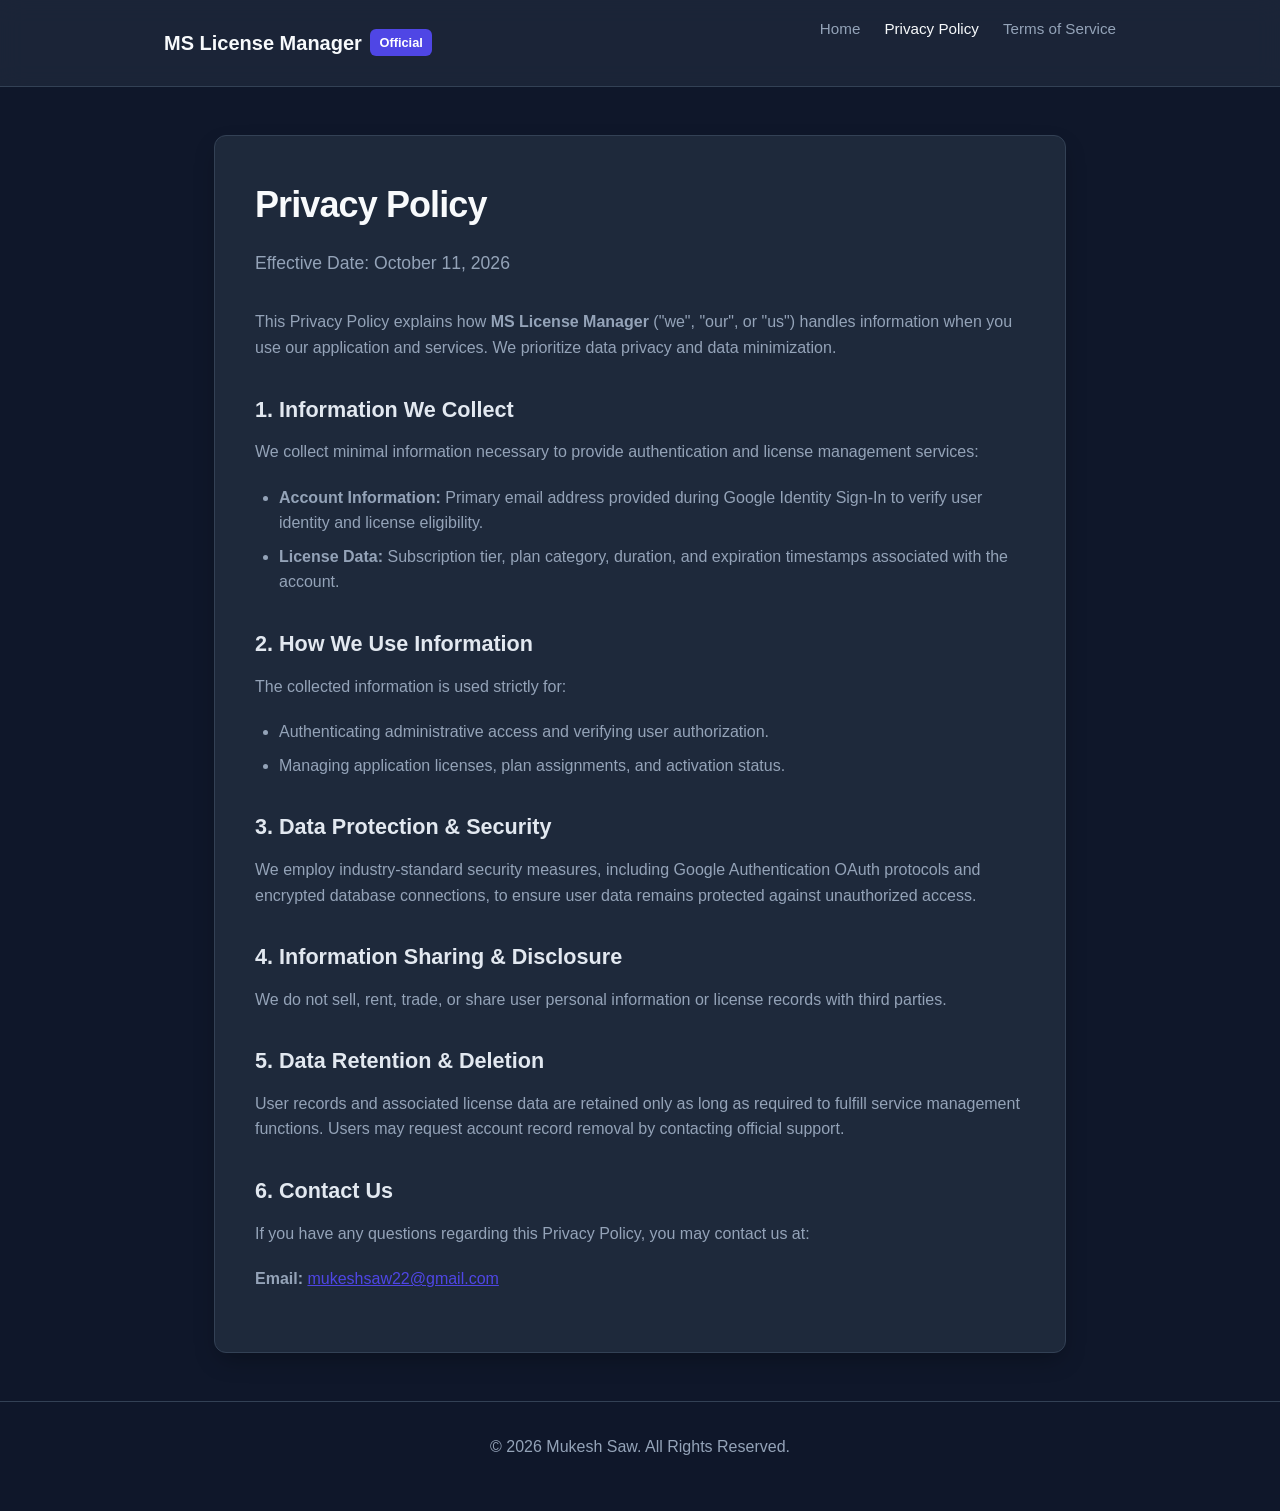
==== privacy-policy.html @ 7cb85ea9 "Add files via upload" ====
<!DOCTYPE html>
<html lang="en">
<head>
  <meta charset="UTF-8">
  <meta name="viewport" content="width=device-width, initial-scale=1.0">
  <title>Privacy Policy - MS License Manager</title>
  <link rel="stylesheet" href="style.css">
</head>
<body>

  <header>
    <div class="nav-container">
      <a href="index.html" class="logo">
        <span>MS License Manager</span>
        <span class="logo-badge">Official</span>
      </a>
      <ul class="nav-links">
        <li><a href="index.html">Home</a></li>
        <li><a href="privacy-policy.html" class="active">Privacy Policy</a></li>
        <li><a href="terms.html">Terms of Service</a></li>
      </ul>
    </div>
  </header>

  <main>
    <div class="card">
      <h1>Privacy Policy</h1>
      <p class="subtitle">Effective Date: October 11, 2026</p>

      <p>This Privacy Policy explains how <strong>MS License Manager</strong> ("we", "our", or "us") handles information when you use our application and services. We prioritize data privacy and data minimization.</p>

      <h2>1. Information We Collect</h2>
      <p>We collect minimal information necessary to provide authentication and license management services:</p>
      <ul>
        <li><strong>Account Information:</strong> Primary email address provided during Google Identity Sign-In to verify user identity and license eligibility.</li>
        <li><strong>License Data:</strong> Subscription tier, plan category, duration, and expiration timestamps associated with the account.</li>
      </ul>

      <h2>2. How We Use Information</h2>
      <p>The collected information is used strictly for:</p>
      <ul>
        <li>Authenticating administrative access and verifying user authorization.</li>
        <li>Managing application licenses, plan assignments, and activation status.</li>
      </ul>

      <h2>3. Data Protection & Security</h2>
      <p>We employ industry-standard security measures, including Google Authentication OAuth protocols and encrypted database connections, to ensure user data remains protected against unauthorized access.</p>

      <h2>4. Information Sharing & Disclosure</h2>
      <p>We do not sell, rent, trade, or share user personal information or license records with third parties.</p>

      <h2>5. Data Retention & Deletion</h2>
      <p>User records and associated license data are retained only as long as required to fulfill service management functions. Users may request account record removal by contacting official support.</p>

      <h2>6. Contact Us</h2>
      <p>If you have any questions regarding this Privacy Policy, you may contact us at:</p>
      <p><strong>Email:</strong> <a href="mailto:mukeshsaw22@gmail.com" style="color: var(--primary);">mukeshsaw22@gmail.com</a></p>
    </div>
  </main>

  <footer>
    <p>&copy; 2026 Mukesh Saw. All Rights Reserved.</p>
  </footer>

</body>
</html>
---- style.css ----
:root {
  --primary: #4F46E5;
  --primary-hover: #4338CA;
  --bg: #0F172A;
  --card-bg: #1E293B;
  --text-main: #F8FAFC;
  --text-muted: #94A3B8;
  --border: #334155;
}

* {
  box-sizing: border-box;
  margin: 0;
  padding: 0;
}

body {
  font-family: -apple-system, BlinkMacSystemFont, "Segoe UI", Roboto, Helvetica, Arial, sans-serif;
  background-color: var(--bg);
  color: var(--text-main);
  line-height: 1.6;
  display: flex;
  flex-direction: column;
  min-height: 100vh;
}

header {
  border-bottom: 1px solid var(--border);
  background: rgba(30, 41, 59, 0.8);
  backdrop-filter: blur(12px);
  position: sticky;
  top: 0;
  z-index: 50;
}

.nav-container {
  max-width: 1000px;
  margin: 0 auto;
  padding: 1rem 1.5rem;
  display: flex;
  align-items: center;
  justify-content: space-between;
}

.logo {
  font-size: 1.25rem;
  font-weight: 800;
  color: var(--text-main);
  text-decoration: none;
  display: flex;
  align-items: center;
  gap: 0.5rem;
}

.logo-badge {
  background: var(--primary);
  color: white;
  padding: 0.2rem 0.6rem;
  border-radius: 6px;
  font-size: 0.8rem;
}

.nav-links {
  display: flex;
  gap: 1.5rem;
  list-style: none;
}

.nav-links a {
  color: var(--text-muted);
  text-decoration: none;
  font-size: 0.95rem;
  font-weight: 500;
  transition: color 0.2s;
}

.nav-links a:hover,
.nav-links a.active {
  color: var(--text-main);
}

main {
  flex: 1;
  max-width: 900px;
  width: 100%;
  margin: 0 auto;
  padding: 3rem 1.5rem;
}

.card {
  background: var(--card-bg);
  border: 1px solid var(--border);
  border-radius: 12px;
  padding: 2.5rem;
  box-shadow: 0 10px 25px -5px rgba(0, 0, 0, 0.3);
}

h1 {
  font-size: 2.25rem;
  font-weight: 800;
  margin-bottom: 1rem;
  letter-spacing: -0.025em;
}

.subtitle {
  color: var(--text-muted);
  font-size: 1.1rem;
  margin-bottom: 2rem;
}

h2 {
  font-size: 1.35rem;
  font-weight: 700;
  margin-top: 2rem;
  margin-bottom: 0.75rem;
  color: #E2E8F0;
}

p, ul {
  color: var(--text-muted);
  margin-bottom: 1.25rem;
  font-size: 1rem;
}

ul {
  padding-left: 1.5rem;
}

li {
  margin-bottom: 0.5rem;
}

footer {
  border-top: 1px solid var(--border);
  padding: 2rem 1.5rem;
  text-align: center;
  color: var(--text-muted);
  font-size: 0.875rem;
}

.btn {
  display: inline-block;
  background: var(--primary);
  color: white;
  padding: 0.75rem 1.5rem;
  border-radius: 8px;
  text-decoration: none;
  font-weight: 600;
  transition: background 0.2s;
}

.btn:hover {
  background: var(--primary-hover);
}
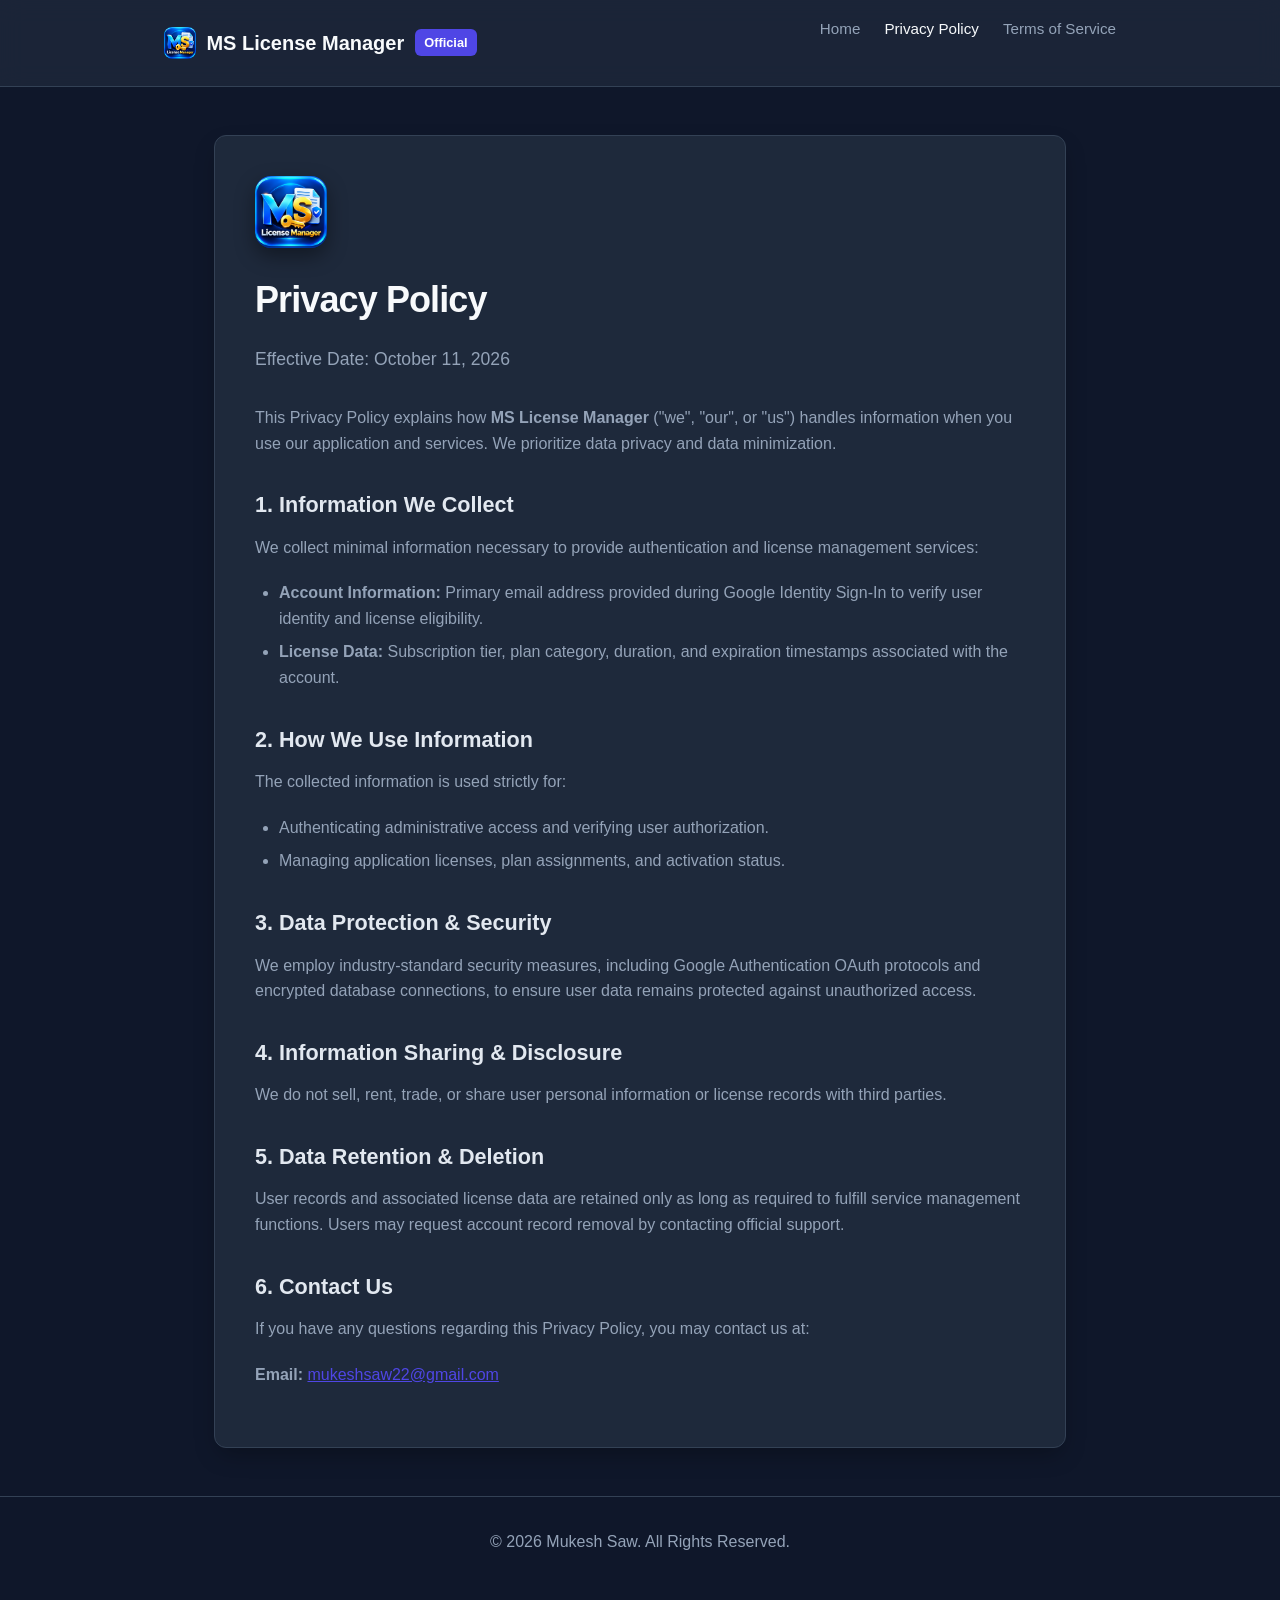
==== commit ff91d261: "Add files via upload" ====
--- a/privacy-policy.html
+++ b/privacy-policy.html
@@ -11,6 +11,7 @@
   <header>
     <div class="nav-container">
       <a href="index.html" class="logo">
+        <img src="icon.png" alt="App Icon" class="logo-img">
         <span>MS License Manager</span>
         <span class="logo-badge">Official</span>
       </a>
@@ -24,6 +25,7 @@
 
   <main>
     <div class="card">
+      <img src="icon.png" alt="MS License Manager Logo" class="hero-icon">
       <h1>Privacy Policy</h1>
       <p class="subtitle">Effective Date: October 11, 2026</p>
 
--- a/style.css
+++ b/style.css
@@ -49,7 +49,23 @@
   text-decoration: none;
   display: flex;
   align-items: center;
-  gap: 0.5rem;
+  gap: 0.65rem;
+}
+
+.logo-img {
+  width: 32px;
+  height: 32px;
+  border-radius: 8px;
+  object-fit: cover;
+}
+
+.hero-icon {
+  width: 72px;
+  height: 72px;
+  border-radius: 16px;
+  object-fit: cover;
+  margin-bottom: 1rem;
+  box-shadow: 0 8px 20px rgba(0, 0, 0, 0.4);
 }
 
 .logo-badge {
